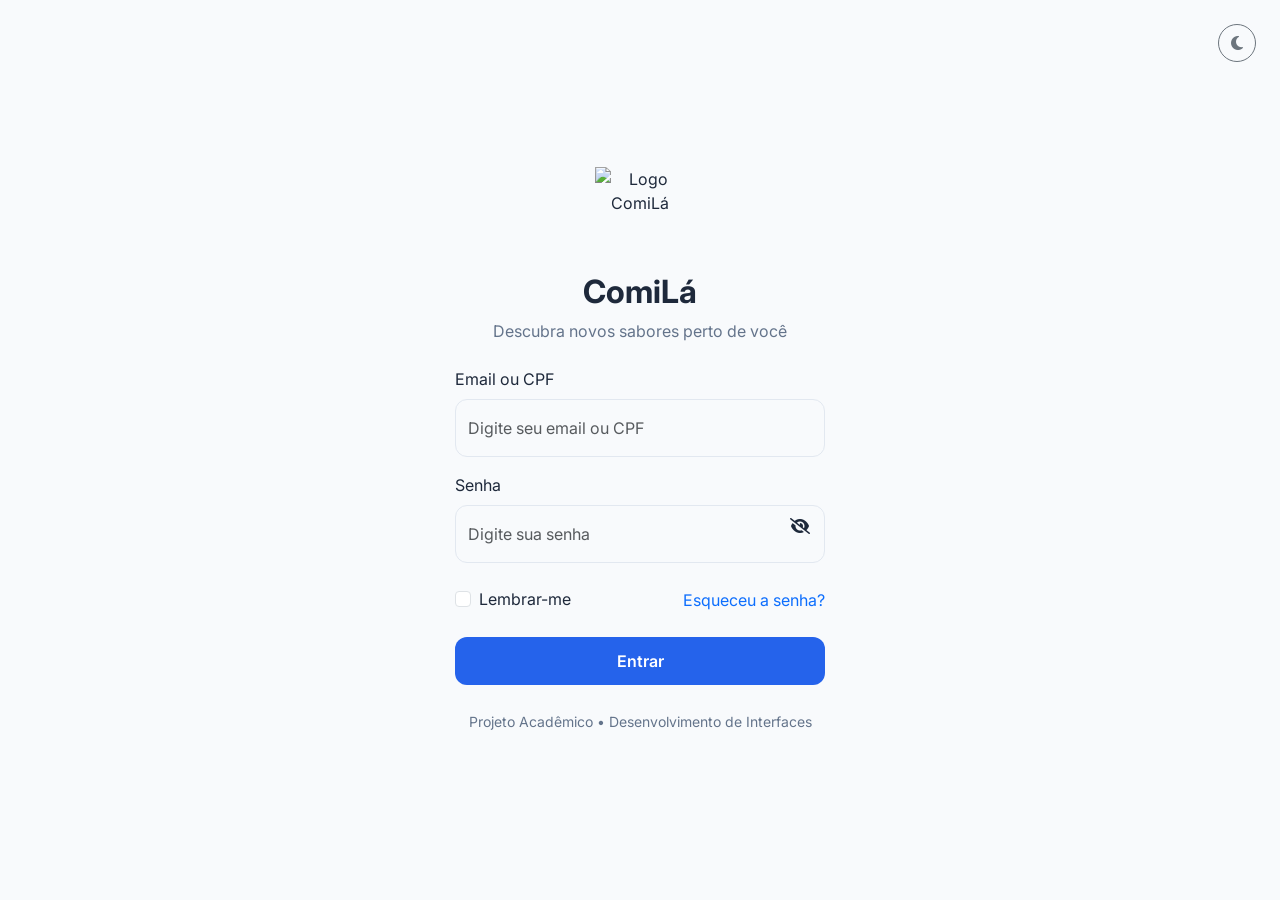
==== index.html @ 985dcc8e "Add files via upload" ====
<!DOCTYPE html>
<html lang="pt-BR">

<head>

    <meta charset="UTF-8">

    <meta name="viewport"
          content="width=device-width, initial-scale=1.0">

    <title>ComiLá - Login</title>

    <!-- Bootstrap -->

    <link href="https://cdn.jsdelivr.net/npm/bootstrap@5.3.3/dist/css/bootstrap.min.css"
          rel="stylesheet">

    <!-- Font Awesome -->

    <link rel="stylesheet"
          href="https://cdnjs.cloudflare.com/ajax/libs/font-awesome/6.5.1/css/all.min.css">

    <!-- Google Fonts -->

    <link href="https://fonts.googleapis.com/css2?family=Inter:wght@300;400;500;600;700&display=swap"
          rel="stylesheet">

    <!-- CSS -->

    <link rel="stylesheet"
          href="login.css">

</head>

<body>

    <!-- BOTÃO DARK MODE -->

    <button id="theme-toggle"
            class="btn btn-outline-secondary position-absolute top-0 end-0 m-4 rounded-circle">

        <i class="fas fa-moon"></i>

    </button>

    <!-- LOGIN -->

    <div class="login-wrapper">

        <div class="food-card login-card">

            <!-- LOGO -->

            <div class="text-center mb-4">

                <div class="mx-auto mb-3"
                     style="
                     width:90px;
                     height:90px;">

                    <img src="Image/Gemini_Generated_Image_rf29t2rf29t2rf29.png"
                         alt="Logo ComiLá"
                         style="
                         width:100%;
                         height:100%;
                         object-fit:contain;">
                </div>

                <h2 class="fw-bold">

                    ComiLá

                </h2>

                <p class="text-muted-custom">

                    Descubra novos sabores perto de você

                </p>

            </div>

            <!-- FORM -->

            <form action="dashboard.html">

                <div class="mb-3">

                    <label class="form-label">

                        Email ou CPF

                    </label>

                    <input type="text"
                           class="form-control form-control-custom py-3"
                           placeholder="Digite seu email ou CPF"
                           required>

                </div>

                <div class="mb-4 password-container">

                    <label class="form-label">

                        Senha

                    </label>

                    <input type="password"
                           id="password"
                           class="form-control form-control-custom py-3"
                           placeholder="Digite sua senha"
                           required>

                    <i id="togglePassword"
                       class="fas fa-eye-slash password-toggle"></i>

                </div>

                <div class="d-flex justify-content-between align-items-center mb-4">

                    <div class="form-check">

                        <input type="checkbox"
                               class="form-check-input"
                               id="remember">

                        <label class="form-check-label"
                               for="remember">

                            Lembrar-me

                        </label>

                    </div>

                    <a href="#"
                       class="text-decoration-none">

                        Esqueceu a senha?

                    </a>

                </div>

                <button type="submit"
                        class="btn btn-primary-custom w-100">

                    Entrar

                </button>

            </form>

            <!-- FOOTER -->

            <div class="text-center mt-4">

                <small class="text-muted-custom">

                    Projeto Acadêmico • Desenvolvimento de Interfaces

                </small>

            </div>

        </div>

    </div>

    <!-- JS -->

    <script src="main.js"></script>

    <script src="login.js"></script>

</body>

</html>
---- login.css ----
/* ========================================
   COMILÁ - GLOBAL STYLE
======================================== */

:root{

    --primary-dark:#0F172A;
    --primary-blue:#2563EB;
    --accent-yellow:#FBBF24;
    --error-red:#DC2626;

    --bg-color:#F8FAFC;
    --card-bg:#FFFFFF;

    --text-main:#1E293B;
    --text-muted:#64748B;

    --sidebar-bg:#FFFFFF;

    --border-color:#E2E8F0;

    --hover-bg:#F1F5F9;

    --shadow:
    0 4px 6px rgba(0,0,0,.05);

    --shadow-lg:
    0 15px 30px rgba(0,0,0,.08);
}

/* ========================================
   DARK MODE
======================================== */

[data-theme="dark"]{

    --bg-color:#020617;

    --card-bg:#0F172A;

    --text-main:#F8FAFC;

    --text-muted:#94A3B8;

    --sidebar-bg:#0F172A;

    --border-color:#1E293B;

    --hover-bg:#1E293B;
}

/* ========================================
   RESET
======================================== */

*{

    margin:0;
    padding:0;
    box-sizing:border-box;
}

html{

    scroll-behavior:smooth;
}

body{

    background:var(--bg-color);

    color:var(--text-main);

    font-family:'Inter',sans-serif;

    transition:.3s;

    overflow-x:hidden;
}

/* ========================================
   TYPOGRAPHY
======================================== */

h1,h2,h3,h4,h5,h6{

    color:var(--text-main);

    font-weight:600;
}

p{

    color:var(--text-muted);
}

.text-muted-custom{

    color:var(--text-muted)!important;
}
.wrapper{

    display:flex;

    min-height:100vh;
}

.main-content{

    flex:1;

    overflow-y:auto;
}

/* ========================================
   BUTTONS
======================================== */

.btn-primary-custom{

    background:var(--primary-blue);

    color:white;

    border:none;

    border-radius:12px;

    padding:12px 20px;

    font-weight:600;
}

.btn-primary-custom:hover{

    opacity:.9;

    color:white;
}

/* ========================================
   FORM
======================================== */

.form-control-custom{

    background:var(--bg-color);

    border:1px solid var(--border-color);

    color:var(--text-main);

    border-radius:12px;
}

.form-control-custom:focus{

    border-color:var(--primary-blue);

    box-shadow:
    0 0 0 .25rem
    rgba(37,99,235,.2);
}

/* ========================================
   LOGIN
======================================== */

.login-wrapper{

    min-height:100vh;

    display:flex;

    justify-content:center;

    align-items:center;

    padding:30px;
}

.login-card{

    max-width:450px;

    width:100%;

    padding:40px;
}

.password-container{

    position:relative;
}

.password-toggle{

    position:absolute;

    right:15px;

    top:45px;

    cursor:pointer;
}

/* ========================================
   DATATABLES
======================================== */

[data-theme="dark"] table{

    color:white;
}

/* ========================================
   SETTINGS
======================================== */

.setting-item{

    display:flex;

    justify-content:space-between;

    align-items:center;

    padding:15px 0;

    border-bottom:1px solid var(--border-color);
}

/* ========================================
   RESPONSIVE
======================================== */

@media(max-width:992px){

    .sidebar{

        width:90px;
    }

    .brand-info{

        display:none;
    }

    .sidebar-link span{

        display:none;
    }

    .search-bar{

        width:250px;
    }
}

@media(max-width:768px){

    .wrapper{

        flex-direction:column;
    }

    .sidebar{

        width:100%;

        flex-direction:row;

        overflow-x:auto;
    }

    .sidebar-nav{

        flex-direction:row;
    }

    .topbar{

        padding:15px;
    }

    .search-bar{

        width:100%;
    }

    .hero-section{

        padding:30px;
    }
}
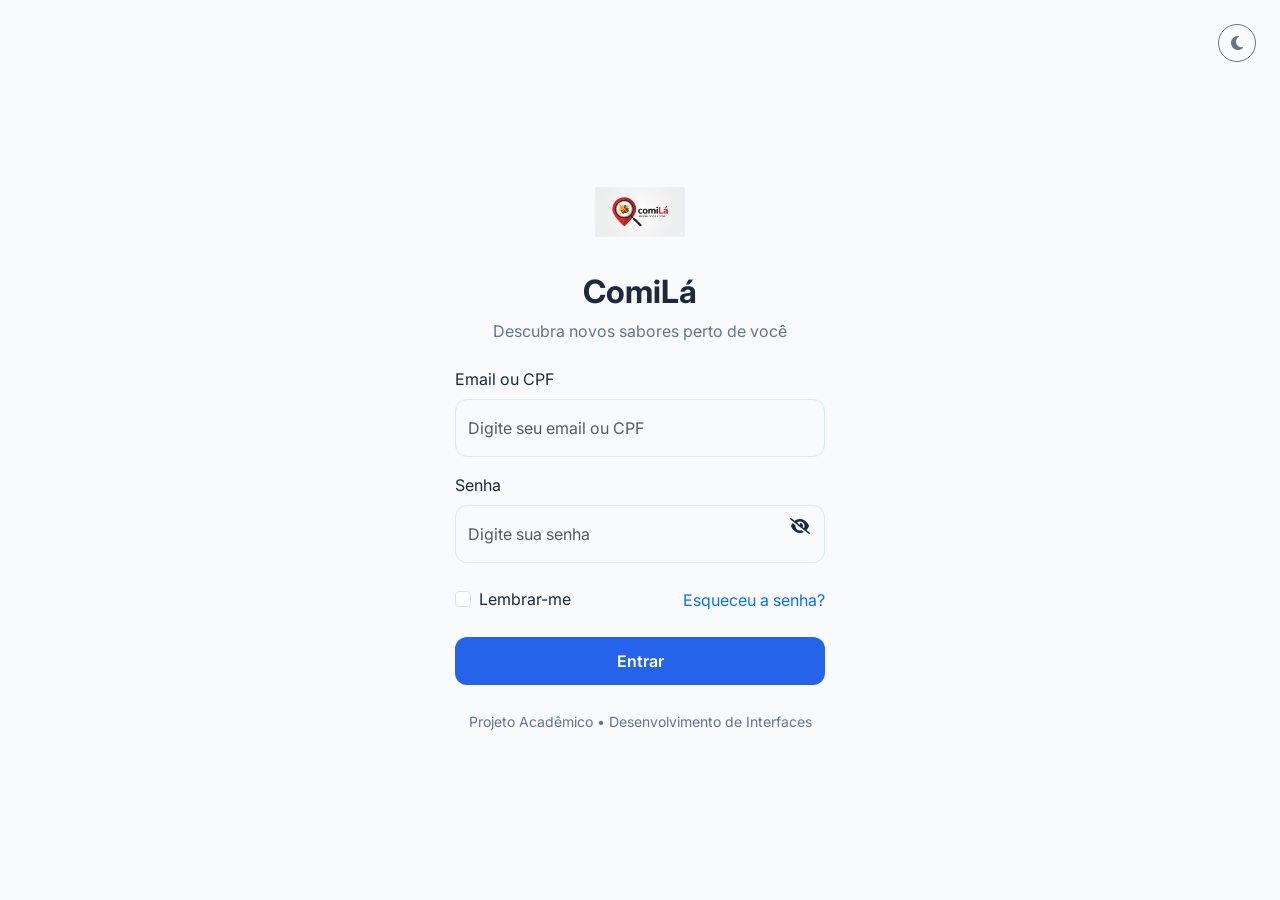
==== commit 99df9ae7: "Add files via upload" ====
--- a/index.html
+++ b/index.html
@@ -58,7 +58,7 @@
                      width:90px;
                      height:90px;">
 
-                    <img src="Image/Gemini_Generated_Image_rf29t2rf29t2rf29.png"
+                    <img src="Gemini_Generated_Image_rf29t2rf29t2rf29.png"
                          alt="Logo ComiLá"
                          style="
                          width:100%;
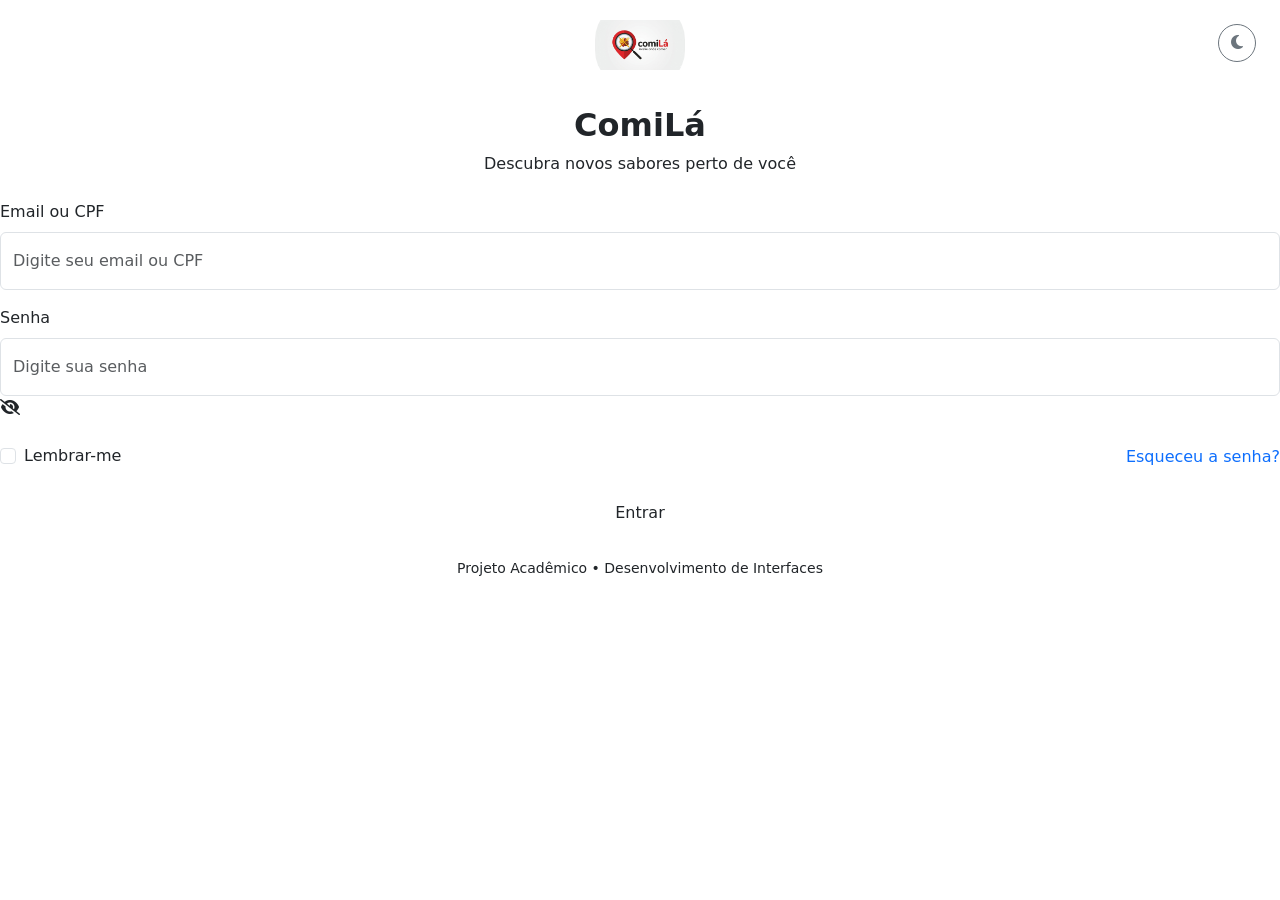
==== commit 0fb2a46a: "Add files via upload" ====
--- a/index.html
+++ b/index.html
@@ -28,7 +28,7 @@
     <!-- CSS -->
 
     <link rel="stylesheet"
-          href="login.css">
+          href="css/login.css">
 
 </head>
 
@@ -58,12 +58,13 @@
                      width:90px;
                      height:90px;">
 
-                    <img src="Gemini_Generated_Image_rf29t2rf29t2rf29.png"
+                    <img src="Image/Gemini_Generated_Image_rf29t2rf29t2rf29.png"
                          alt="Logo ComiLá"
                          style="
                          width:100%;
                          height:100%;
-                         object-fit:contain;">
+                         object-fit:contain;
+                         border-radius: 40px;">
                 </div>
 
                 <h2 class="fw-bold">
@@ -171,9 +172,9 @@
 
     <!-- JS -->
 
-    <script src="main.js"></script>
+    <script src="js/main.js"></script>
 
-    <script src="login.js"></script>
+    <script src="js/login.js"></script>
 
 </body>
 
